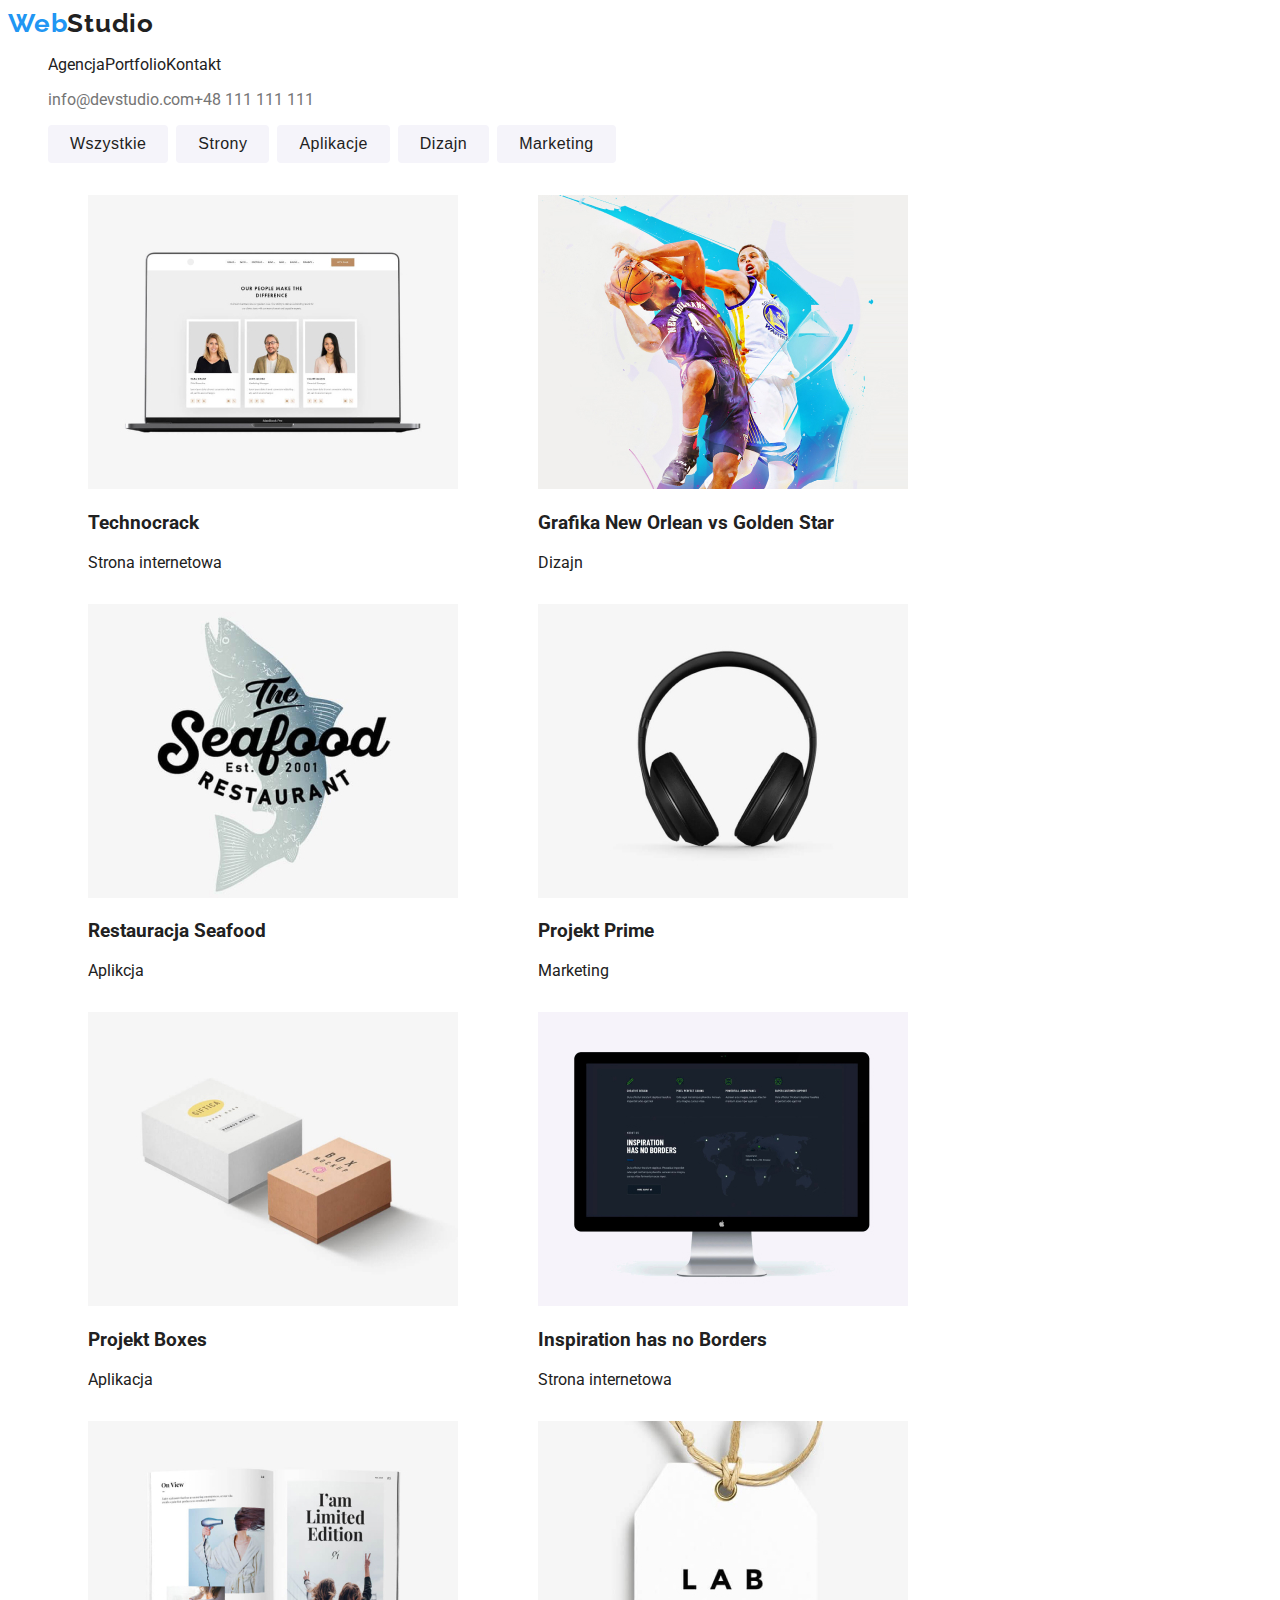
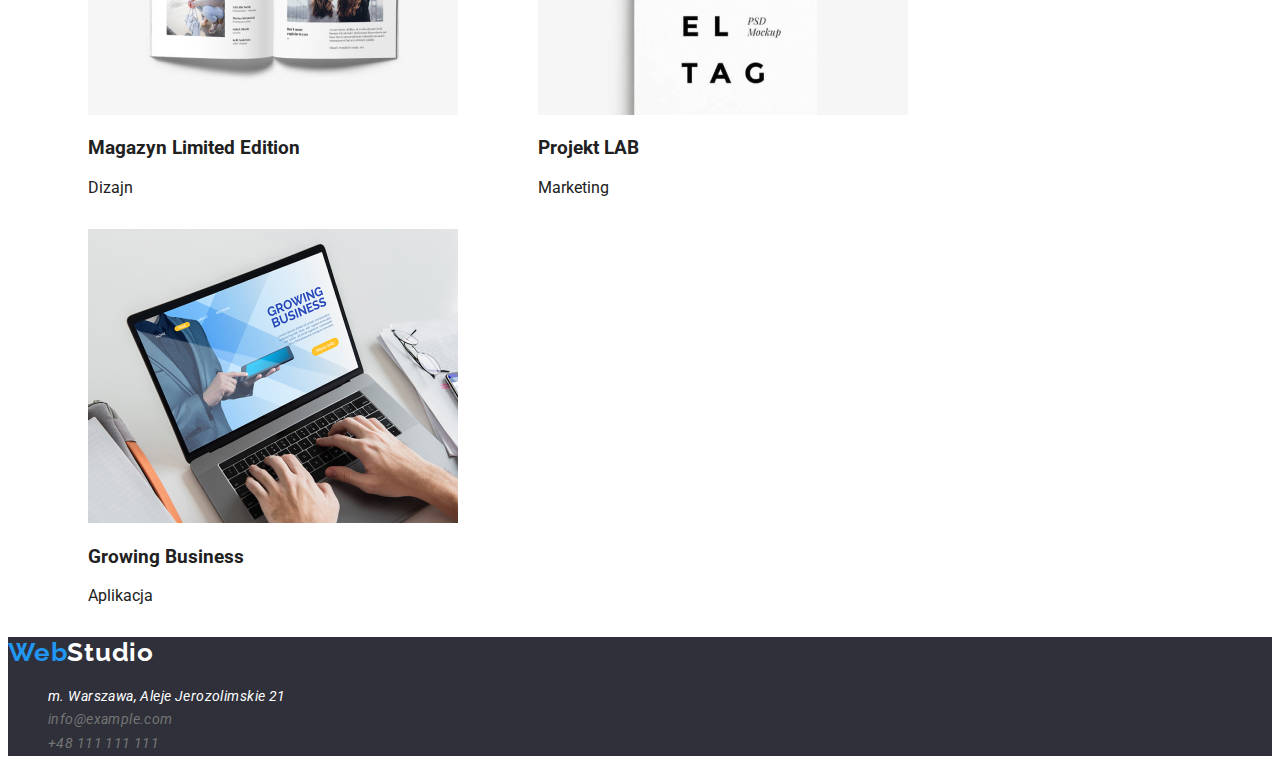
==== portfolio.html @ 3783fae3 "positioning od elements" ====
<!DOCTYPE html>
<html lang="pl-PL">
  <head>
    <meta charset="UTF-8" />
    <meta http-equiv="X-UA-Compatible" content="IE=edge" />
    <meta name="viewport" content="width=device-width, initial-scale=1.0" />
    <link rel="stylesheet" href="./css/styles.css" />
    <link rel="preconnect" href="https://fonts.googleapis.com" />
    <link rel="preconnect" href="https://fonts.gstatic.com" crossorigin />
    <link
      href="https://fonts.googleapis.com/css2?family=Raleway:wght@700&family=Roboto:wght@400;500;700;900&display=swap"
      rel="stylesheet"
    />
    <title>WebDesign - Portfolio</title>
  </head>

  <body>
    <header>
      <nav>
        <a href="./" class="main-logo">Web<span class="logo-secondary">Studio</span></a>

        <ul class="navigation">
          <li class="navigation-item"><a href="#agencja">Agencja</a></li>
          <li class="navigation-item"><a href="./portfolio.html">Portfolio</a></li>
          <li class="navigation-item"><a href="#kontakt">Kontakt</a></li>
        </ul>
      </nav>

      <section>
        <ul class="contact">
          <li class="contact-item">
            <a href="mailto:info@devstudio.com" class="contact-item-link">info@devstudio.com</a>
          </li>
          <li class="contact-item">
            <a href="tel:+48111111111" class="contact-item-link">+48 111 111 111</a>
          </li>
        </ul>
      </section>
    </header>

    <main>
      <ul class="projects-sort">
        <li><button type="button" class="sort-buttons">Wszystkie</button></li>
        <li><button type="button" class="sort-buttons">Strony</button></li>
        <li><button type="button" class="sort-buttons">Aplikacje</button></li>
        <li><button type="button" class="sort-buttons">Dizajn</button></li>
        <li><button type="button" class="sort-buttons">Marketing</button></li>
      </ul>

      <ul class="projects-list">
        <li>
          <figure>
            <img
              src="./images/portfolio/technocrack.jpg"
              alt="Prezentacja strony internetowej"
              height="294"
              width="370"
            />
            <figcaption>
              <h3>Technocrack</h3>
              <p>Strona internetowa</p>
            </figcaption>
          </figure>
        </li>
        <li>
          <figure>
            <img
              src="./images/portfolio/novsgs.jpg"
              alt="Walka o piłkę w meczu koszykarskim"
              height="294"
              width="370"
            />
            <figcaption>
              <h3>Grafika New Orlean vs Golden Star</h3>
              <p>Dizajn</p>
            </figcaption>
          </figure>
        </li>
        <li>
          <figure>
            <img
              src="./images/portfolio/seafoodrestaurant.jpg"
              alt="Logo restauracji Seafood"
              height="294"
              width="370"
            />
            <figcaption>
              <h3>Restauracja Seafood</h3>
              <p>Aplikcja</p>
            </figcaption>
          </figure>
        </li>
        <li>
          <figure>
            <img
              src="./images/portfolio/headphones.jpg"
              alt="Słuchawki nauszne"
              height="294"
              width="370"
            />
            <figcaption>
              <h3>Projekt Prime</h3>
              <p>Marketing</p>
            </figcaption>
          </figure>
        </li>
        <li>
          <figure>
            <img
              src="./images/portfolio/boxes.jpg"
              alt="Dwa pudełka kartonowe"
              height="294"
              width="370"
            />
            <figcaption>
              <h3>Projekt Boxes</h3>
              <p>Aplikacja</p>
            </figcaption>
          </figure>
        </li>
        <li>
          <figure>
            <img
              src="./images/portfolio/macscreen.jpg"
              alt="Screen strony internetowej"
              height="294"
              width="370"
            />
            <figcaption>
              <h3>Inspiration has no Borders</h3>
              <p>Strona internetowa</p>
            </figcaption>
          </figure>
        </li>
        <li>
          <figure>
            <img
              src="./images/portfolio/magazine.jpg"
              alt="Otwarty gazeta"
              height="294"
              width="370"
            />
            <figcaption>
              <h3>Magazyn Limited Edition</h3>
              <p>Dizajn</p>
            </figcaption>
          </figure>
        </li>
        <li>
          <figure>
            <img
              src="./images/portfolio/lab.jpg"
              alt="Logo projektu LAB"
              height="294"
              width="370"
            />
            <figcaption>
              <h3>Projekt LAB</h3>
              <p>Marketing</p>
            </figcaption>
          </figure>
        </li>
        <li>
          <figure>
            <img
              src="./images/portfolio/growingbusiness.jpg"
              alt="Osoba pracująca przy komputerze"
              height="294"
              width="370"
            />
            <figcaption>
              <h3>Growing Business</h3>
              <p>Aplikacja</p>
            </figcaption>
          </figure>
        </li>
      </ul>
    </main>

    <footer class="footer">
      <section class="footer-content">
        <a href="./" class="footer-logo">Web<span class="logo-secondary-footer">Studio</span></a>

        <address>
          <ul class="footer-contact">
            <li class="footer-contact-item">m. Warszawa, Aleje Jerozolimskie 21</li>
            <li class="footer-contact-item">
              <a href="mailto:info@example.com">info@example.com</a>
            </li>
            <li class="footer-contact-item"><a href="tel:+48111111111">+48 111 111 111</a></li>
          </ul>
        </address>
      </section>
    </footer>
  </body>
</html>
---- css/styles.css ----
:root {
  --brand-color: #2196f3;
  --primary-color-hover: #2196f3;
  --primary-color-text: #212121;
  --secondary-color-text: #757575;
  --button-background-color: #f5f4fa;
  --logo-secondary-footer: #ffffff;
}

body {
  font-family: 'Roboto', sans-serif;
  color: var(--primary-color-text);

  background: #ffffff;
}

.main-logo {
  font-family: 'Raleway';
  font-style: normal;
  font-weight: 700;
  font-size: 26px;
  line-height: 1.2;

  /* identical to box height */
  letter-spacing: 0.03em;

  text-decoration: none;
  color: var(--brand-color);
}

.logo-secondary {
  color: var(--primary-color-text);
}

.menu {
  font-weight: 500;
  font-size: 14px;
  line-height: 1.2;
  letter-spacing: 0.02em;
  color: var(--primary-color-text);
}

.navigation {
  list-style: none;
  list-style-type: none;
  overflow: hidden;
}

.navigation-item {
  float: left;
}

.navigation-item a {
  color: var(--primary-color-text);
  text-decoration: none;
}

.navigation-item a:hover,
.navigation-item a:focus {
  color: var(--primary-color-hover);
}

.contact {
  list-style: none;
  list-style-type: none;
  overflow: hidden;
}

.contact-item {
  float: left;
}

.contact-item a {
  color: var(--secondary-color-text);
  text-decoration: none;
}

.contact-item a:hover,
.contact-item a:focus {
  color: var(--primary-color-hover);
  text-decoration: underline;
}

.motto {
  font-weight: 900;
  font-size: 44px;
  line-height: 1.4;

  /* or 136% */
  text-align: center;
  letter-spacing: 0.06em;
  text-transform: uppercase;
}

.buy-services-button {
  width: 200px;
  height: 50px;

  background: var(--primary-color-hover);
  box-shadow: 0px 4px 4px rgba(0, 0, 0, 0.15);
  border-radius: 4px;
  border: 0;
  cursor: pointer;
}

.buy-services-button-text {
  font-weight: 700;
  font-size: 16px;
  line-height: 30px;

  text-align: center;
  letter-spacing: 0.06em;
  color: var(--logo-secondary-footer);
}

.short-info {
  list-style: none;
  list-style-type: none;
  overflow: hidden;
  width: 270px;
}

.short-info-item {
  float: left;
}

.short-info-item-header {
  font-weight: 700;
  font-size: 14px;
  line-height: 1.2;
  letter-spacing: 0.03em;
  text-transform: uppercase;

  color: var(--primary-color-text);
}

.short-info-item-parahraph {
  font-weight: 400;
  font-size: 14px;
  line-height: 1.7;

  /* or 171% */
  letter-spacing: 0.03em;

  color: var(--secondary-color-text);
}

.specialities-header {
  font-weight: 700;
  font-size: 36px;
  line-height: 1.2;
  text-align: center;
  letter-spacing: 0.03em;

  color: var(--primary-color-text);
}

.specialities {
  list-style: none;
  list-style-type: none;
  overflow: hidden;
}

.specialities-item {
  float: left;
}

.team-header {
  font-weight: 700;
  font-size: 36px;
  line-height: 1.2;
  text-align: center;
  letter-spacing: 0.03em;
}

.team-list {
  list-style: none;
  list-style-type: none;
  overflow: hidden;
}

.team-list-item {
  float: left;
}

.worker-name {
  font-weight: 500;
  font-size: 16px;
  line-height: 1.2;

  /* identical to box height */
  text-align: center;
  letter-spacing: 0.03em;

  color: var(--primary-color-text);
}

.worker-profession {
  font-weight: 400;
  font-size: 16px;
  line-height: 1.2;

  /* identical to box height */
  text-align: center;
  letter-spacing: 0.03em;

  color: var(--secondary-color-text);
}

.footer {
  background-color: #2f303a;
}

.footer-logo {
  font-family: 'Raleway';
  font-style: normal;
  font-weight: 700;
  font-size: 26px;
  line-height: 1.2;

  /* identical to box height */
  letter-spacing: 0.03em;
  color: var(--brand-color);

  text-decoration: none;
}

.logo-secondary-footer {
  color: var(--logo-secondary-footer);
}

.footer-contact {
  list-style: none;
  list-style-type: none;
  overflow: hidden;
}

.footer-contact-item {
  font-weight: 400;
  font-size: 14px;
  line-height: 1.7;

  /* or 171% */
  letter-spacing: 0.03em;

  color: var(--logo-secondary-footer);
}

.footer-contact-item a {
  color: var(--secondary-color-text);
  text-decoration: none;
}

.footer-contact-item a:hover,
.footer-contact-item a:focus {
  color: var(--primary-color-hover);
  text-decoration: underline;
}

.projects-sort {
  list-style: none;
  list-style-type: none;
  overflow: hidden;
}

.sort-buttons {
  float: left;
  font-weight: 500;
  font-size: 16px;
  line-height: 26px;

  /* identical to box height, or 162% */
  text-align: center;
  letter-spacing: 0.03em;

  color: var(--primary-color-text);

  background: var(--button-background-color);
  border-radius: 4px;

  border: 0;

  padding: 6px 22px 6px 22px;
  margin-right: 8px;
}

.sort-buttons:hover,
.sort-buttons:focus {
  background-color: var(--primary-color-hover);
  cursor: pointer;
}

.projects-list {
  list-style: none;
  list-style-type: none;
  overflow: hidden;
}

.projects-list li {
  float: left;
}
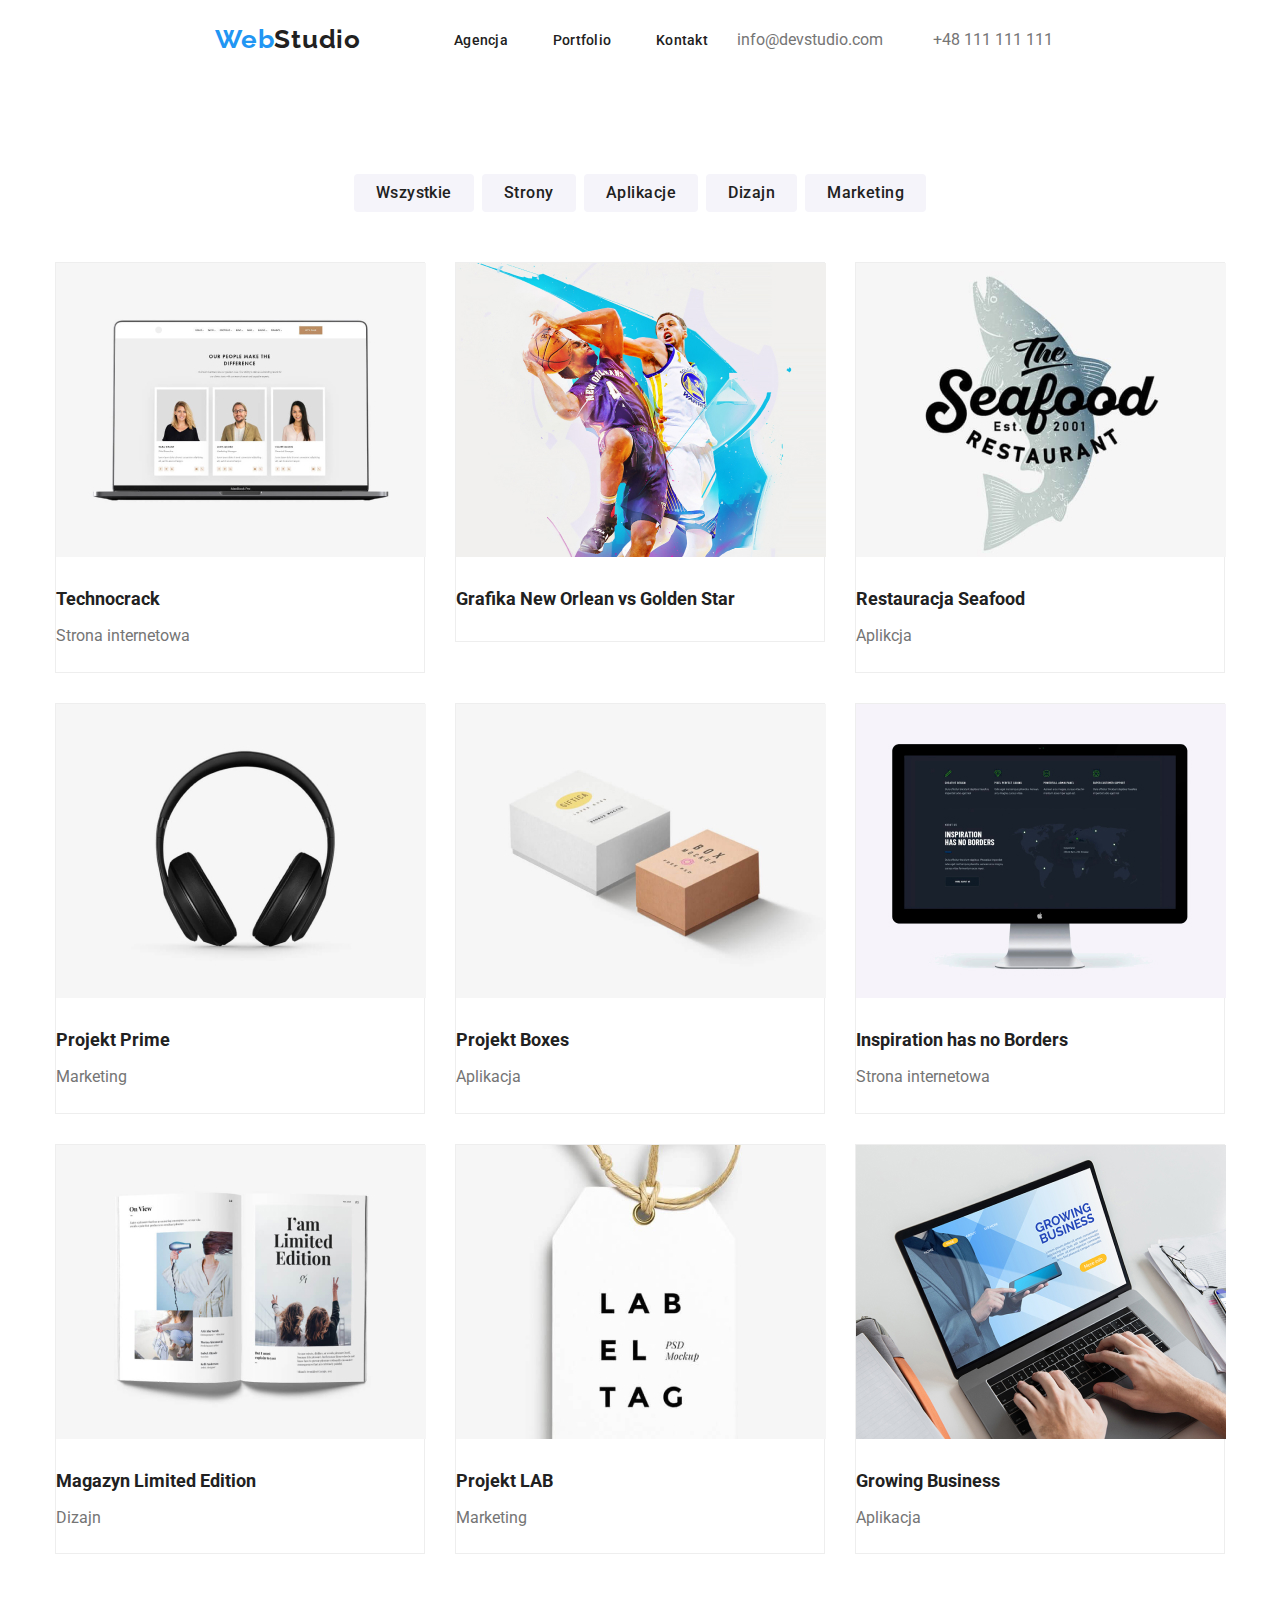
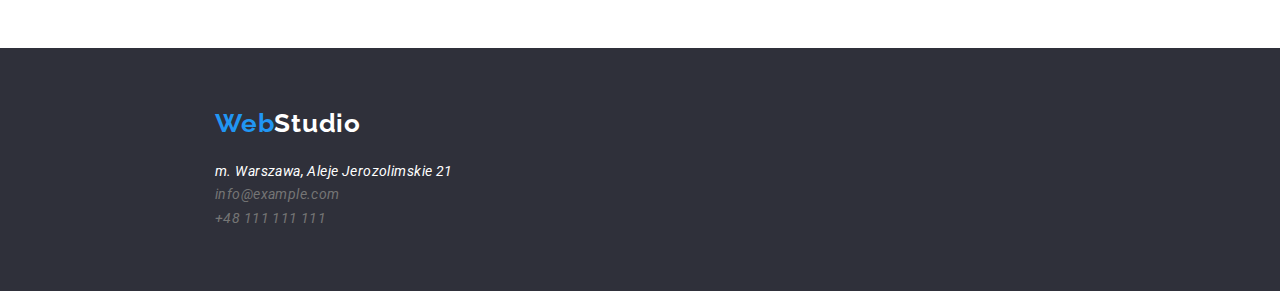
==== commit f130c9ed: "Add correct files" ====
--- a/portfolio.html
+++ b/portfolio.html
@@ -4,6 +4,10 @@
     <meta charset="UTF-8" />
     <meta http-equiv="X-UA-Compatible" content="IE=edge" />
     <meta name="viewport" content="width=device-width, initial-scale=1.0" />
+
+    <!-- Normalizacja CSS -->
+    <link rel="stylesheet" href="./css/modern-normalize.css" />
+
     <link rel="stylesheet" href="./css/styles.css" />
     <link rel="preconnect" href="https://fonts.googleapis.com" />
     <link rel="preconnect" href="https://fonts.gstatic.com" crossorigin />
@@ -15,8 +19,8 @@
   </head>
 
   <body>
-    <header>
-      <nav>
+    <header class="header-container">
+      <nav class="menu">
         <a href="./" class="main-logo">Web<span class="logo-secondary">Studio</span></a>
 
         <ul class="navigation">
@@ -40,16 +44,26 @@
 
     <main>
       <ul class="projects-sort">
-        <li><button type="button" class="sort-buttons">Wszystkie</button></li>
-        <li><button type="button" class="sort-buttons">Strony</button></li>
-        <li><button type="button" class="sort-buttons">Aplikacje</button></li>
-        <li><button type="button" class="sort-buttons">Dizajn</button></li>
-        <li><button type="button" class="sort-buttons">Marketing</button></li>
+        <li class="sort-buttons">
+          <button type="button" class="sort-buttons-apperance">Wszystkie</button>
+        </li>
+        <li class="sort-buttons">
+          <button type="button" class="sort-buttons-apperance">Strony</button>
+        </li>
+        <li class="sort-buttons">
+          <button type="button" class="sort-buttons-apperance">Aplikacje</button>
+        </li>
+        <li class="sort-buttons">
+          <button type="button" class="sort-buttons-apperance">Dizajn</button>
+        </li>
+        <li class="sort-buttons">
+          <button type="button" class="sort-buttons-apperance">Marketing</button>
+        </li>
       </ul>
 
       <ul class="projects-list">
         <li>
-          <figure>
+          <figure class="single-project-container">
             <img
               src="./images/portfolio/technocrack.jpg"
               alt="Prezentacja strony internetowej"
@@ -57,13 +71,13 @@
               width="370"
             />
             <figcaption>
-              <h3>Technocrack</h3>
-              <p>Strona internetowa</p>
-            </figcaption>
-          </figure>
-        </li>
-        <li>
-          <figure>
+              <h3 class="project-title">Technocrack</h3>
+              <p class="project-type">Strona internetowa</p>
+            </figcaption>
+          </figure>
+        </li>
+        <li>
+          <figure class="single-project-container">
             <img
               src="./images/portfolio/novsgs.jpg"
               alt="Walka o piłkę w meczu koszykarskim"
@@ -71,13 +85,13 @@
               width="370"
             />
             <figcaption>
-              <h3>Grafika New Orlean vs Golden Star</h3>
-              <p>Dizajn</p>
-            </figcaption>
-          </figure>
-        </li>
-        <li>
-          <figure>
+              <h3 class="project-title">Grafika New Orlean vs Golden Star</h3>
+              <p class="project-type"Dizajn</p>
+            </figcaption>
+          </figure>
+        </li>
+        <li>
+          <figure class="single-project-container">
             <img
               src="./images/portfolio/seafoodrestaurant.jpg"
               alt="Logo restauracji Seafood"
@@ -85,13 +99,13 @@
               width="370"
             />
             <figcaption>
-              <h3>Restauracja Seafood</h3>
-              <p>Aplikcja</p>
-            </figcaption>
-          </figure>
-        </li>
-        <li>
-          <figure>
+              <h3 class="project-title">Restauracja Seafood</h3>
+              <p class="project-type">Aplikcja</p>
+            </figcaption>
+          </figure>
+        </li>
+        <li>
+          <figure class="single-project-container">
             <img
               src="./images/portfolio/headphones.jpg"
               alt="Słuchawki nauszne"
@@ -99,13 +113,13 @@
               width="370"
             />
             <figcaption>
-              <h3>Projekt Prime</h3>
-              <p>Marketing</p>
-            </figcaption>
-          </figure>
-        </li>
-        <li>
-          <figure>
+              <h3 class="project-title">Projekt Prime</h3>
+              <p class="project-type">Marketing</p>
+            </figcaption>
+          </figure>
+        </li>
+        <li>
+          <figure class="single-project-container">
             <img
               src="./images/portfolio/boxes.jpg"
               alt="Dwa pudełka kartonowe"
@@ -113,13 +127,13 @@
               width="370"
             />
             <figcaption>
-              <h3>Projekt Boxes</h3>
-              <p>Aplikacja</p>
-            </figcaption>
-          </figure>
-        </li>
-        <li>
-          <figure>
+              <h3 class="project-title">Projekt Boxes</h3>
+              <p class="project-type">Aplikacja</p>
+            </figcaption>
+          </figure>
+        </li>
+        <li>
+          <figure class="single-project-container">
             <img
               src="./images/portfolio/macscreen.jpg"
               alt="Screen strony internetowej"
@@ -127,13 +141,13 @@
               width="370"
             />
             <figcaption>
-              <h3>Inspiration has no Borders</h3>
-              <p>Strona internetowa</p>
-            </figcaption>
-          </figure>
-        </li>
-        <li>
-          <figure>
+              <h3 class="project-title">Inspiration has no Borders</h3>
+              <p class="project-type">Strona internetowa</p>
+            </figcaption>
+          </figure>
+        </li>
+        <li>
+          <figure class="single-project-container">
             <img
               src="./images/portfolio/magazine.jpg"
               alt="Otwarty gazeta"
@@ -141,13 +155,13 @@
               width="370"
             />
             <figcaption>
-              <h3>Magazyn Limited Edition</h3>
-              <p>Dizajn</p>
-            </figcaption>
-          </figure>
-        </li>
-        <li>
-          <figure>
+              <h3 class="project-title">Magazyn Limited Edition</h3>
+              <p class="project-type">Dizajn</p>
+            </figcaption>
+          </figure>
+        </li>
+        <li>
+          <figure class="single-project-container">
             <img
               src="./images/portfolio/lab.jpg"
               alt="Logo projektu LAB"
@@ -155,13 +169,13 @@
               width="370"
             />
             <figcaption>
-              <h3>Projekt LAB</h3>
-              <p>Marketing</p>
-            </figcaption>
-          </figure>
-        </li>
-        <li>
-          <figure>
+              <h3 class="project-title">Projekt LAB</h3>
+              <p class="project-type">Marketing</p>
+            </figcaption>
+          </figure>
+        </li>
+        <li>
+          <figure class="single-project-container">
             <img
               src="./images/portfolio/growingbusiness.jpg"
               alt="Osoba pracująca przy komputerze"
@@ -169,8 +183,8 @@
               width="370"
             />
             <figcaption>
-              <h3>Growing Business</h3>
-              <p>Aplikacja</p>
+              <h3 class="project-title">Growing Business</h3>
+              <p class="project-type">Aplikacja</p>
             </figcaption>
           </figure>
         </li>
--- a/css/styles.css
+++ b/css/styles.css
@@ -10,8 +10,28 @@
 body {
   font-family: 'Roboto', sans-serif;
   color: var(--primary-color-text);
+  max-width: 1600px;
+  margin: 0 auto;
 
   background: #ffffff;
+}
+
+ul,
+li,
+h2,
+h3,
+p,
+figure {
+  margin: 0;
+  padding: 0;
+}
+
+.header-container {
+  display: flex;
+  justify-content: space-between;
+  height: 80px;
+  align-items: center;
+  padding-left: 215px;
 }
 
 .main-logo {
@@ -20,6 +40,7 @@
   font-weight: 700;
   font-size: 26px;
   line-height: 1.2;
+  display: block;
 
   /* identical to box height */
   letter-spacing: 0.03em;
@@ -38,21 +59,22 @@
   line-height: 1.2;
   letter-spacing: 0.02em;
   color: var(--primary-color-text);
+  display: flex;
+  align-items: center;
 }
 
 .navigation {
   list-style: none;
-  list-style-type: none;
-  overflow: hidden;
-}
-
-.navigation-item {
-  float: left;
+  display: flex;
+  justify-content: space-between;
+  min-width: 254px;
+  margin-left: 93px;
 }
 
 .navigation-item a {
   color: var(--primary-color-text);
   text-decoration: none;
+  display: block;
 }
 
 .navigation-item a:hover,
@@ -62,17 +84,17 @@
 
 .contact {
   list-style: none;
-  list-style-type: none;
-  overflow: hidden;
-}
-
-.contact-item {
-  float: left;
+  display: flex;
+  margin-right: 227px;
 }
 
 .contact-item a {
   color: var(--secondary-color-text);
   text-decoration: none;
+}
+
+.contact-item:last-child {
+  margin-left: 50px;
 }
 
 .contact-item a:hover,
@@ -81,20 +103,34 @@
   text-decoration: underline;
 }
 
+.main-banner {
+  background-color: #2f303a;
+  height: 600px;
+  align-items: center;
+}
+
 .motto {
   font-weight: 900;
   font-size: 44px;
   line-height: 1.4;
+  color: #ffffff;
 
   /* or 136% */
   text-align: center;
   letter-spacing: 0.06em;
   text-transform: uppercase;
+
+  width: 696px;
+  margin: 0 auto 30px;
+  padding-top: 200px;
 }
 
 .buy-services-button {
-  width: 200px;
-  height: 50px;
+  /* width: 200px;
+  height: 50px; */
+  display: block;
+  height: 3.1em;
+  margin: 0 auto;
 
   background: var(--primary-color-hover);
   box-shadow: 0px 4px 4px rgba(0, 0, 0, 0.15);
@@ -106,7 +142,8 @@
 .buy-services-button-text {
   font-weight: 700;
   font-size: 16px;
-  line-height: 30px;
+  line-height: 1.9em;
+  padding: 0 10px 0 10px;
 
   text-align: center;
   letter-spacing: 0.06em;
@@ -114,14 +151,18 @@
 }
 
 .short-info {
-  list-style: none;
-  list-style-type: none;
-  overflow: hidden;
+  display: flex;
+  list-style: none;
+  width: 1170px;
+  margin: 94px auto;
+}
+
+.short-info-item {
   width: 270px;
 }
 
-.short-info-item {
-  float: left;
+.short-info-item:not(:last-child) {
+  margin-right: 30px;
 }
 
 .short-info-item-header {
@@ -132,9 +173,10 @@
   text-transform: uppercase;
 
   color: var(--primary-color-text);
-}
-
-.short-info-item-parahraph {
+  margin-bottom: 10px;
+}
+
+.short-info-item-paragraph {
   font-weight: 400;
   font-size: 14px;
   line-height: 1.7;
@@ -157,12 +199,9 @@
 
 .specialities {
   list-style: none;
-  list-style-type: none;
-  overflow: hidden;
-}
-
-.specialities-item {
-  float: left;
+  display: flex;
+  justify-content: space-between;
+  margin: 50px 215px 188px 215px;
 }
 
 .team-header {
@@ -175,18 +214,22 @@
 
 .team-list {
   list-style: none;
-  list-style-type: none;
-  overflow: hidden;
-}
-
-.team-list-item {
-  float: left;
+  display: flex;
+  justify-content: space-between;
+  margin: 50px 215px 94px 215px;
+}
+
+.team-list-item-container {
+  box-shadow: 0px 1px 3px rgba(0, 0, 0, 0.12), 0px 1px 1px rgba(0, 0, 0, 0.14),
+    0px 2px 1px rgba(0, 0, 0, 0.2);
+  border-radius: 0px 0px 4px 4px;
 }
 
 .worker-name {
   font-weight: 500;
   font-size: 16px;
   line-height: 1.2;
+  margin: 30px 0 10px 0;
 
   /* identical to box height */
   text-align: center;
@@ -196,9 +239,11 @@
 }
 
 .worker-profession {
+  display: block;
   font-weight: 400;
   font-size: 16px;
   line-height: 1.2;
+  padding-bottom: 30px;
 
   /* identical to box height */
   text-align: center;
@@ -223,6 +268,9 @@
   color: var(--brand-color);
 
   text-decoration: none;
+
+  display: block;
+  padding: 60px 215px 20px;
 }
 
 .logo-secondary-footer {
@@ -231,8 +279,8 @@
 
 .footer-contact {
   list-style: none;
-  list-style-type: none;
-  overflow: hidden;
+  margin-left: 215px;
+  padding-bottom: 60px;
 }
 
 .footer-contact-item {
@@ -259,12 +307,12 @@
 
 .projects-sort {
   list-style: none;
-  list-style-type: none;
-  overflow: hidden;
-}
-
-.sort-buttons {
-  float: left;
+  display: flex;
+  justify-content: center;
+  margin-top: 94px;
+}
+
+.sort-buttons-apperance {
   font-weight: 500;
   font-size: 16px;
   line-height: 26px;
@@ -279,23 +327,49 @@
   border-radius: 4px;
 
   border: 0;
-
   padding: 6px 22px 6px 22px;
+}
+
+.sort-buttons:not(:last-child) {
   margin-right: 8px;
 }
 
-.sort-buttons:hover,
-.sort-buttons:focus {
+.sort-buttons-apperance:hover,
+.sort-buttons-apperance:focus {
   background-color: var(--primary-color-hover);
   cursor: pointer;
 }
 
 .projects-list {
   list-style: none;
-  list-style-type: none;
-  overflow: hidden;
-}
-
-.projects-list li {
-  float: left;
-}
+  display: flex;
+  flex-wrap: wrap;
+  justify-content: center;
+  width: 1170px;
+
+  margin: 50px auto 94px;
+  gap: 30px;
+  flex-basis: calc((100% - 2 * 30px) / 3);
+}
+
+.single-project-container {
+  border: 1px solid #eeeeee;
+  width: 370px;
+}
+
+.project-title {
+  margin: 20px 0 4px;
+
+  font-weight: 700;
+  font-size: 18px;
+  line-height: 2em;
+}
+
+.project-type {
+  padding-bottom: 20px;
+  color: var(--secondary-color-text);
+
+  font-weight: 400;
+  font-size: 16px;
+  line-height: 1.9em;
+}
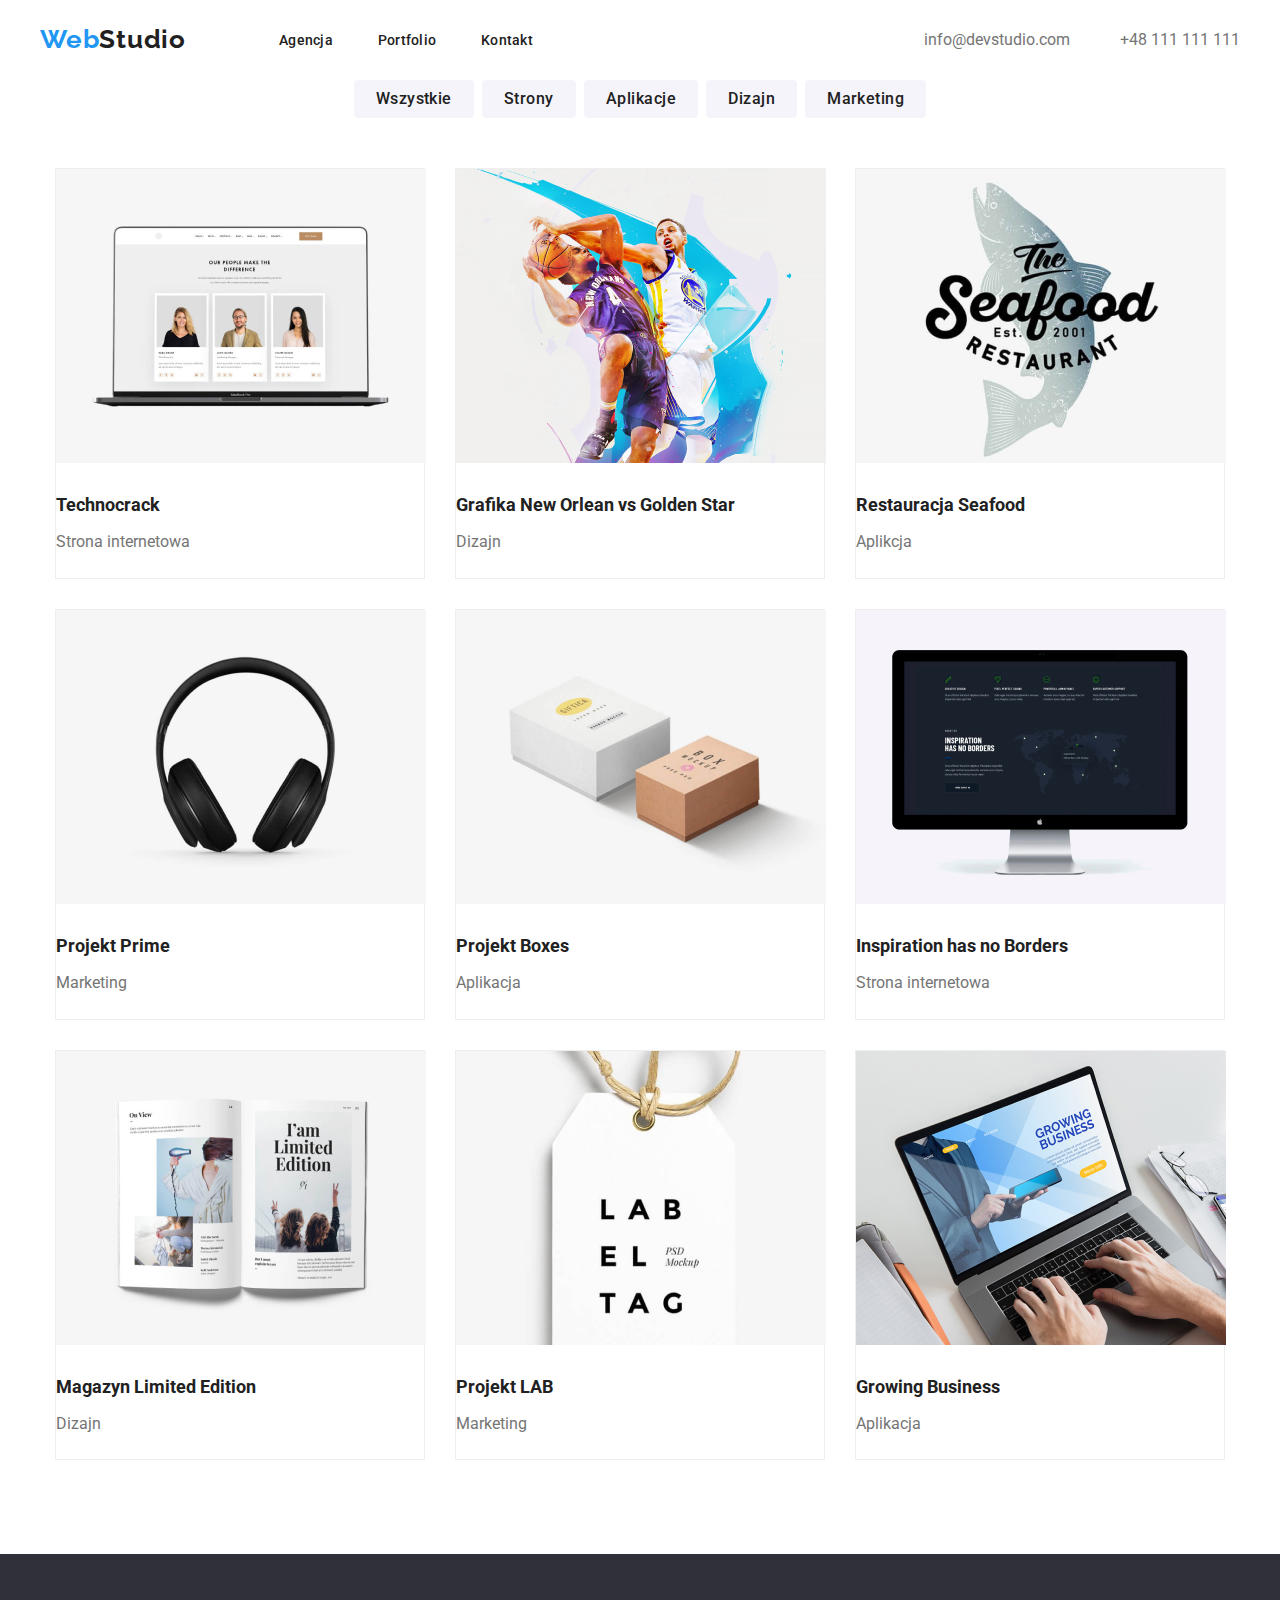
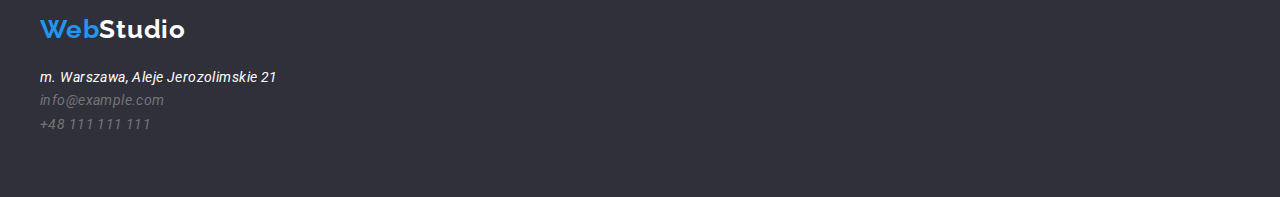
==== commit 9b1a610d: "Add class container for header, footer and every section" ====
--- a/portfolio.html
+++ b/portfolio.html
@@ -19,27 +19,29 @@
   </head>
 
   <body>
-    <header class="header-container">
-      <nav class="menu">
-        <a href="./" class="main-logo">Web<span class="logo-secondary">Studio</span></a>
-
-        <ul class="navigation">
-          <li class="navigation-item"><a href="#agencja">Agencja</a></li>
-          <li class="navigation-item"><a href="./portfolio.html">Portfolio</a></li>
-          <li class="navigation-item"><a href="#kontakt">Kontakt</a></li>
-        </ul>
-      </nav>
-
-      <section>
-        <ul class="contact">
-          <li class="contact-item">
-            <a href="mailto:info@devstudio.com" class="contact-item-link">info@devstudio.com</a>
-          </li>
-          <li class="contact-item">
-            <a href="tel:+48111111111" class="contact-item-link">+48 111 111 111</a>
-          </li>
-        </ul>
-      </section>
+    <header>
+      <div class="header-container container">
+        <nav class="menu">
+          <a href="./" class="main-logo">Web<span class="logo-secondary">Studio</span></a>
+
+          <ul class="navigation">
+            <li class="navigation-item"><a href="#agencja">Agencja</a></li>
+            <li class="navigation-item"><a href="./portfolio.html">Portfolio</a></li>
+            <li class="navigation-item"><a href="#kontakt">Kontakt</a></li>
+          </ul>
+        </nav>
+
+        <section>
+          <ul class="contact">
+            <li class="contact-item">
+              <a href="mailto:info@devstudio.com" class="contact-item-link">info@devstudio.com</a>
+            </li>
+            <li class="contact-item">
+              <a href="tel:+48111111111" class="contact-item-link">+48 111 111 111</a>
+            </li>
+          </ul>
+        </section>
+      </div>
     </header>
 
     <main>
@@ -86,7 +88,7 @@
             />
             <figcaption>
               <h3 class="project-title">Grafika New Orlean vs Golden Star</h3>
-              <p class="project-type"Dizajn</p>
+              <p class="project-type">Dizajn</p>
             </figcaption>
           </figure>
         </li>
@@ -191,19 +193,21 @@
       </ul>
     </main>
 
-    <footer class="footer">
-      <section class="footer-content">
-        <a href="./" class="footer-logo">Web<span class="logo-secondary-footer">Studio</span></a>
-
-        <address>
-          <ul class="footer-contact">
-            <li class="footer-contact-item">m. Warszawa, Aleje Jerozolimskie 21</li>
-            <li class="footer-contact-item">
-              <a href="mailto:info@example.com">info@example.com</a>
-            </li>
-            <li class="footer-contact-item"><a href="tel:+48111111111">+48 111 111 111</a></li>
-          </ul>
-        </address>
+    <footer>
+      <section class="footer">
+        <div class="container">
+          <a href="./" class="footer-logo">Web<span class="logo-secondary-footer">Studio</span></a>
+
+          <address>
+            <ul class="footer-contact">
+              <li class="footer-contact-item">m. Warszawa, Aleje Jerozolimskie 21</li>
+              <li class="footer-contact-item">
+                <a href="mailto:info@example.com">info@example.com</a>
+              </li>
+              <li class="footer-contact-item"><a href="tel:+48111111111">+48 111 111 111</a></li>
+            </ul>
+          </address>
+        </div>
       </section>
     </footer>
   </body>
--- a/css/styles.css
+++ b/css/styles.css
@@ -26,12 +26,20 @@
   padding: 0;
 }
 
+.container {
+  margin: 0 auto;
+  width: 1200px;
+}
+
+.section {
+  padding-bottom: 94px;
+}
+
 .header-container {
   display: flex;
   justify-content: space-between;
   height: 80px;
   align-items: center;
-  padding-left: 215px;
 }
 
 .main-logo {
@@ -85,7 +93,6 @@
 .contact {
   list-style: none;
   display: flex;
-  margin-right: 227px;
 }
 
 .contact-item a {
@@ -154,7 +161,7 @@
   display: flex;
   list-style: none;
   width: 1170px;
-  margin: 94px auto;
+  margin: 94px auto 0;
 }
 
 .short-info-item {
@@ -201,7 +208,7 @@
   list-style: none;
   display: flex;
   justify-content: space-between;
-  margin: 50px 215px 188px 215px;
+  margin-top: 50px;
 }
 
 .team-header {
@@ -216,7 +223,7 @@
   list-style: none;
   display: flex;
   justify-content: space-between;
-  margin: 50px 215px 94px 215px;
+  margin-top: 50px;
 }
 
 .team-list-item-container {
@@ -270,7 +277,7 @@
   text-decoration: none;
 
   display: block;
-  padding: 60px 215px 20px;
+  padding: 60px 0 20px;
 }
 
 .logo-secondary-footer {
@@ -279,7 +286,6 @@
 
 .footer-contact {
   list-style: none;
-  margin-left: 215px;
   padding-bottom: 60px;
 }
 
@@ -309,7 +315,7 @@
   list-style: none;
   display: flex;
   justify-content: center;
-  margin-top: 94px;
+  /* margin-top: 94px; */
 }
 
 .sort-buttons-apperance {
